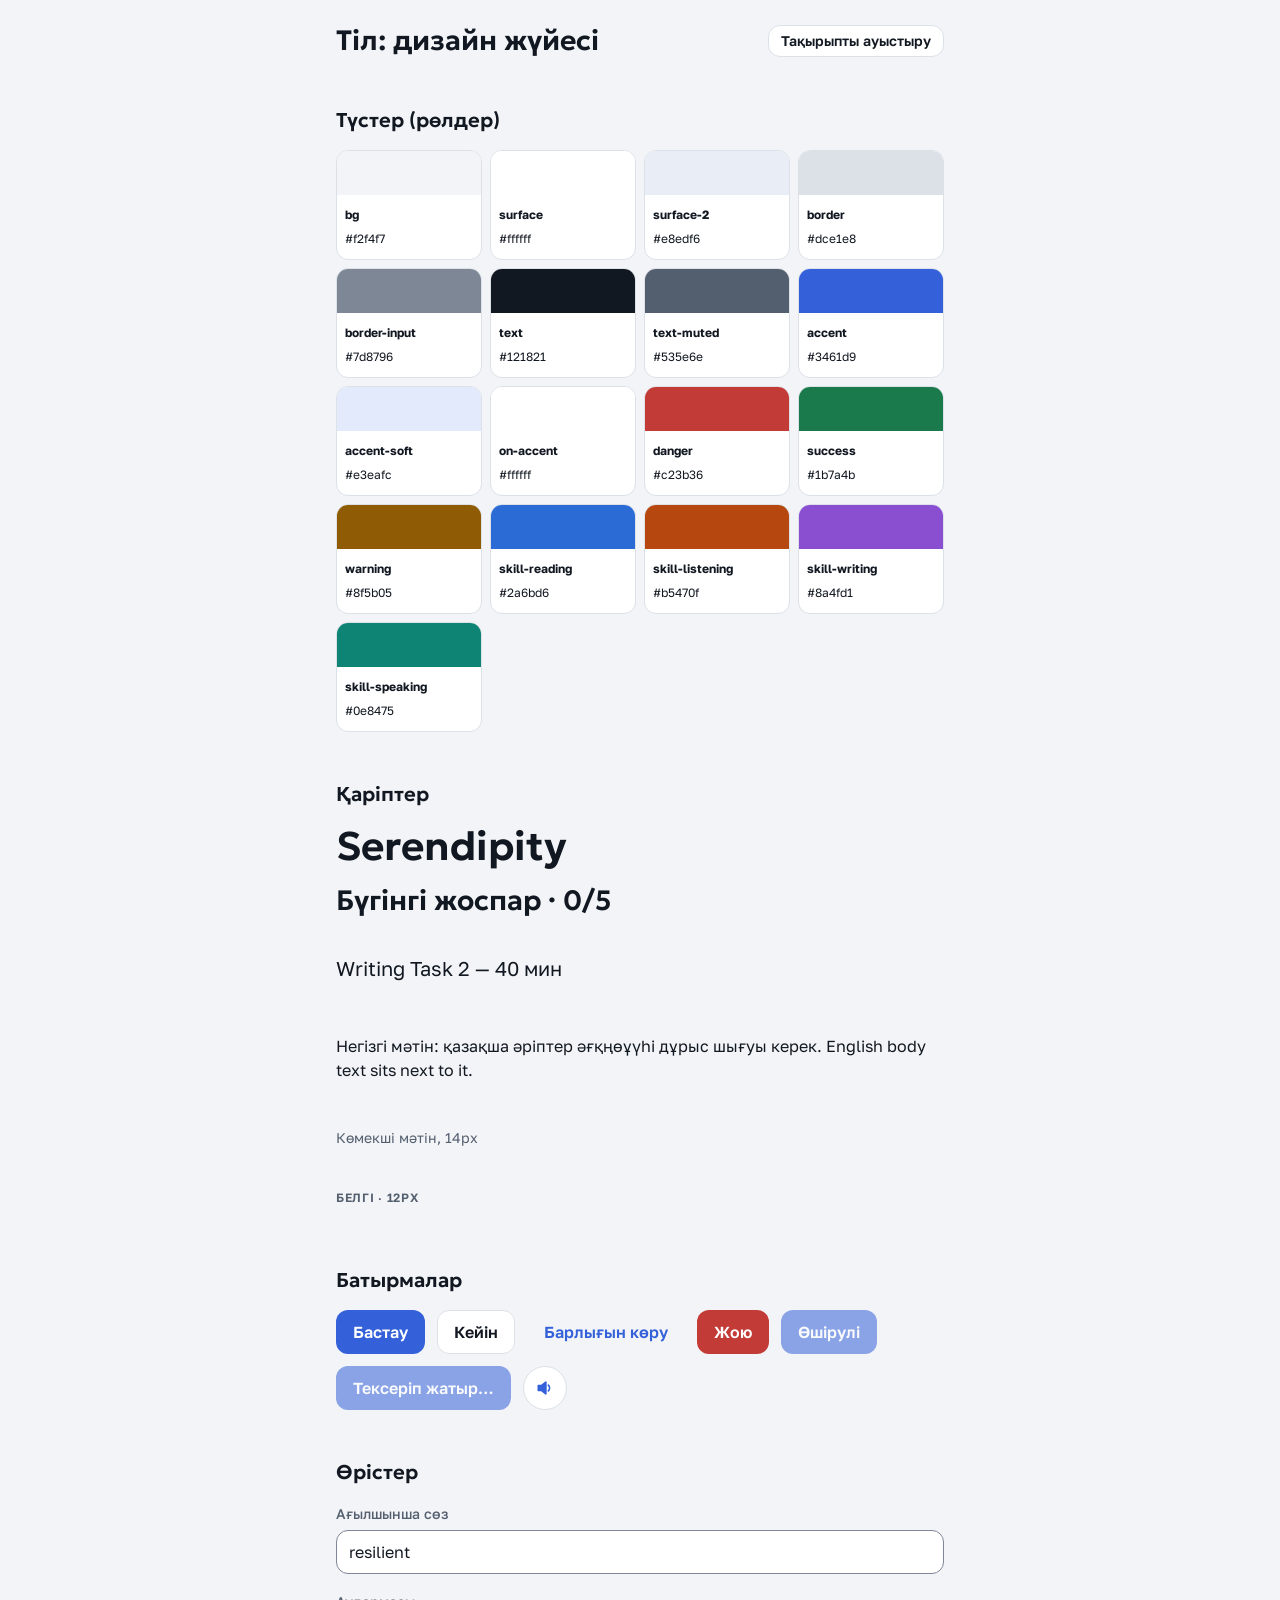
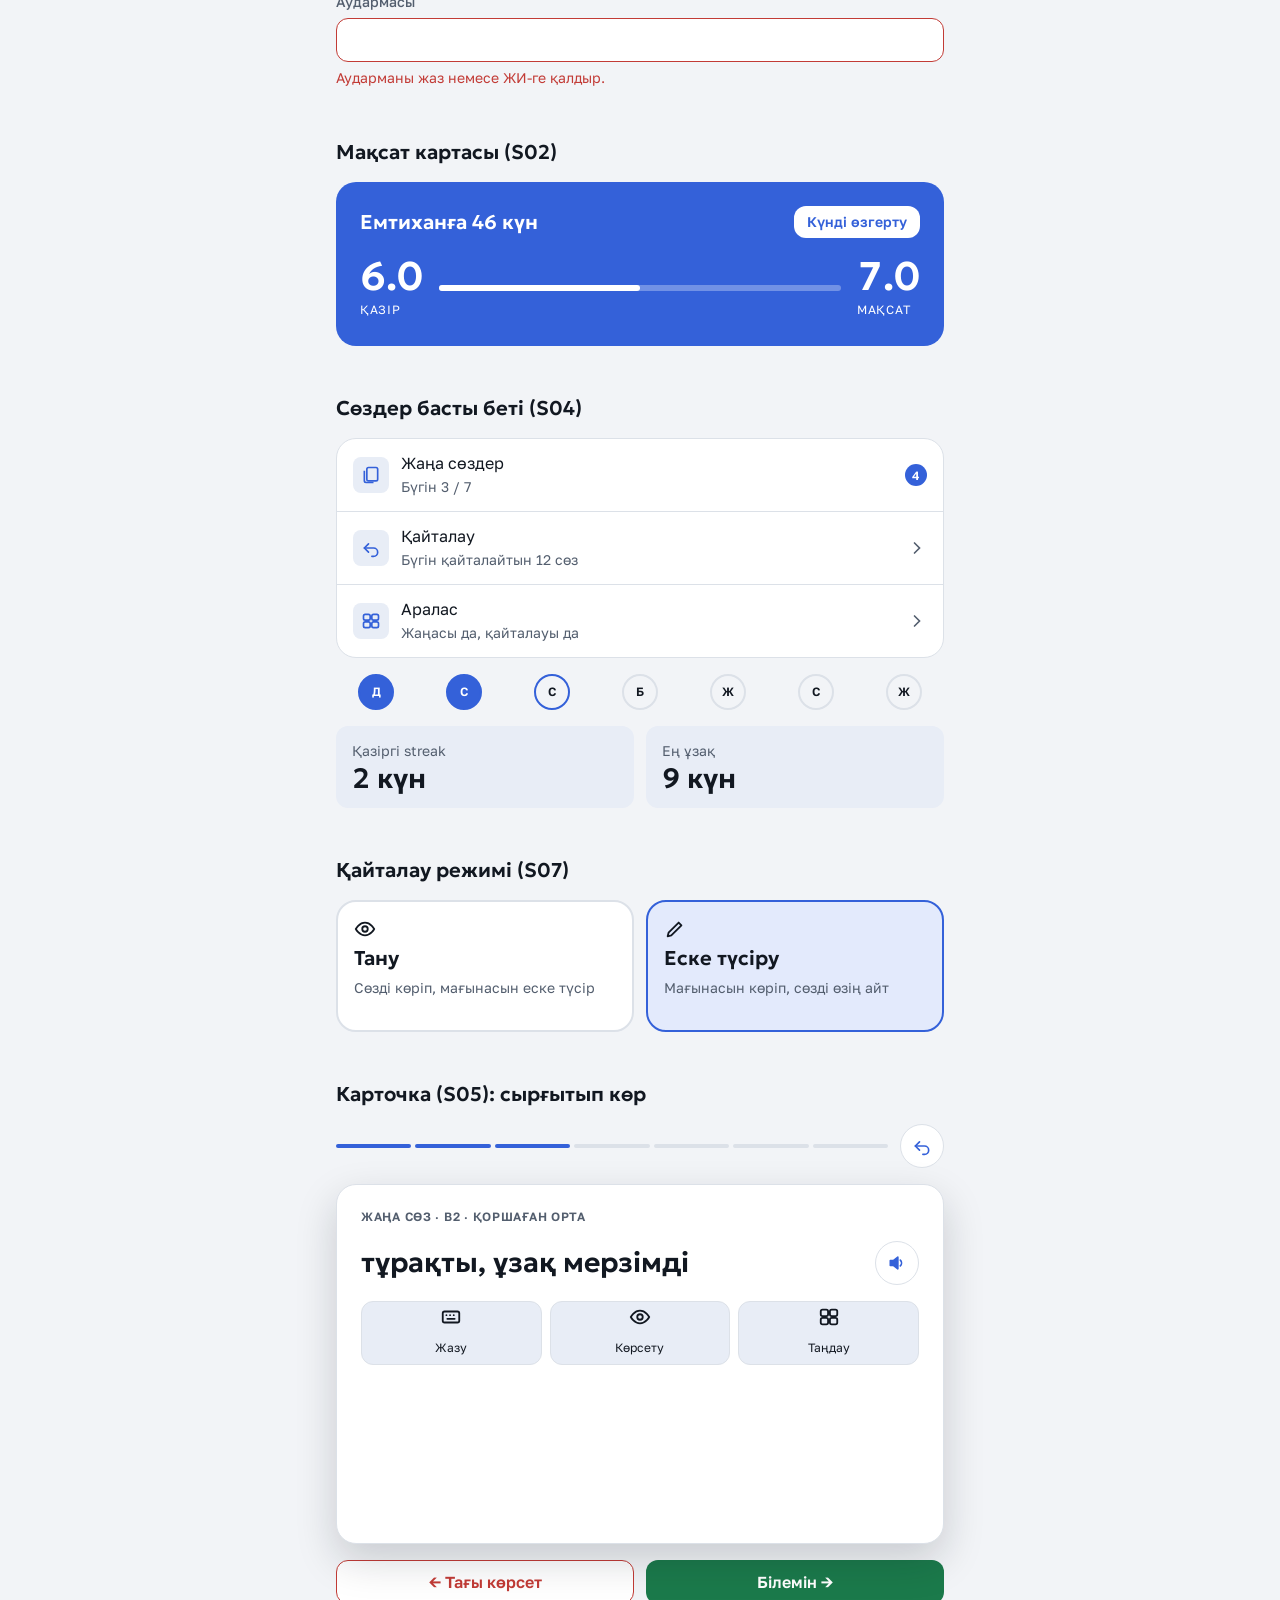
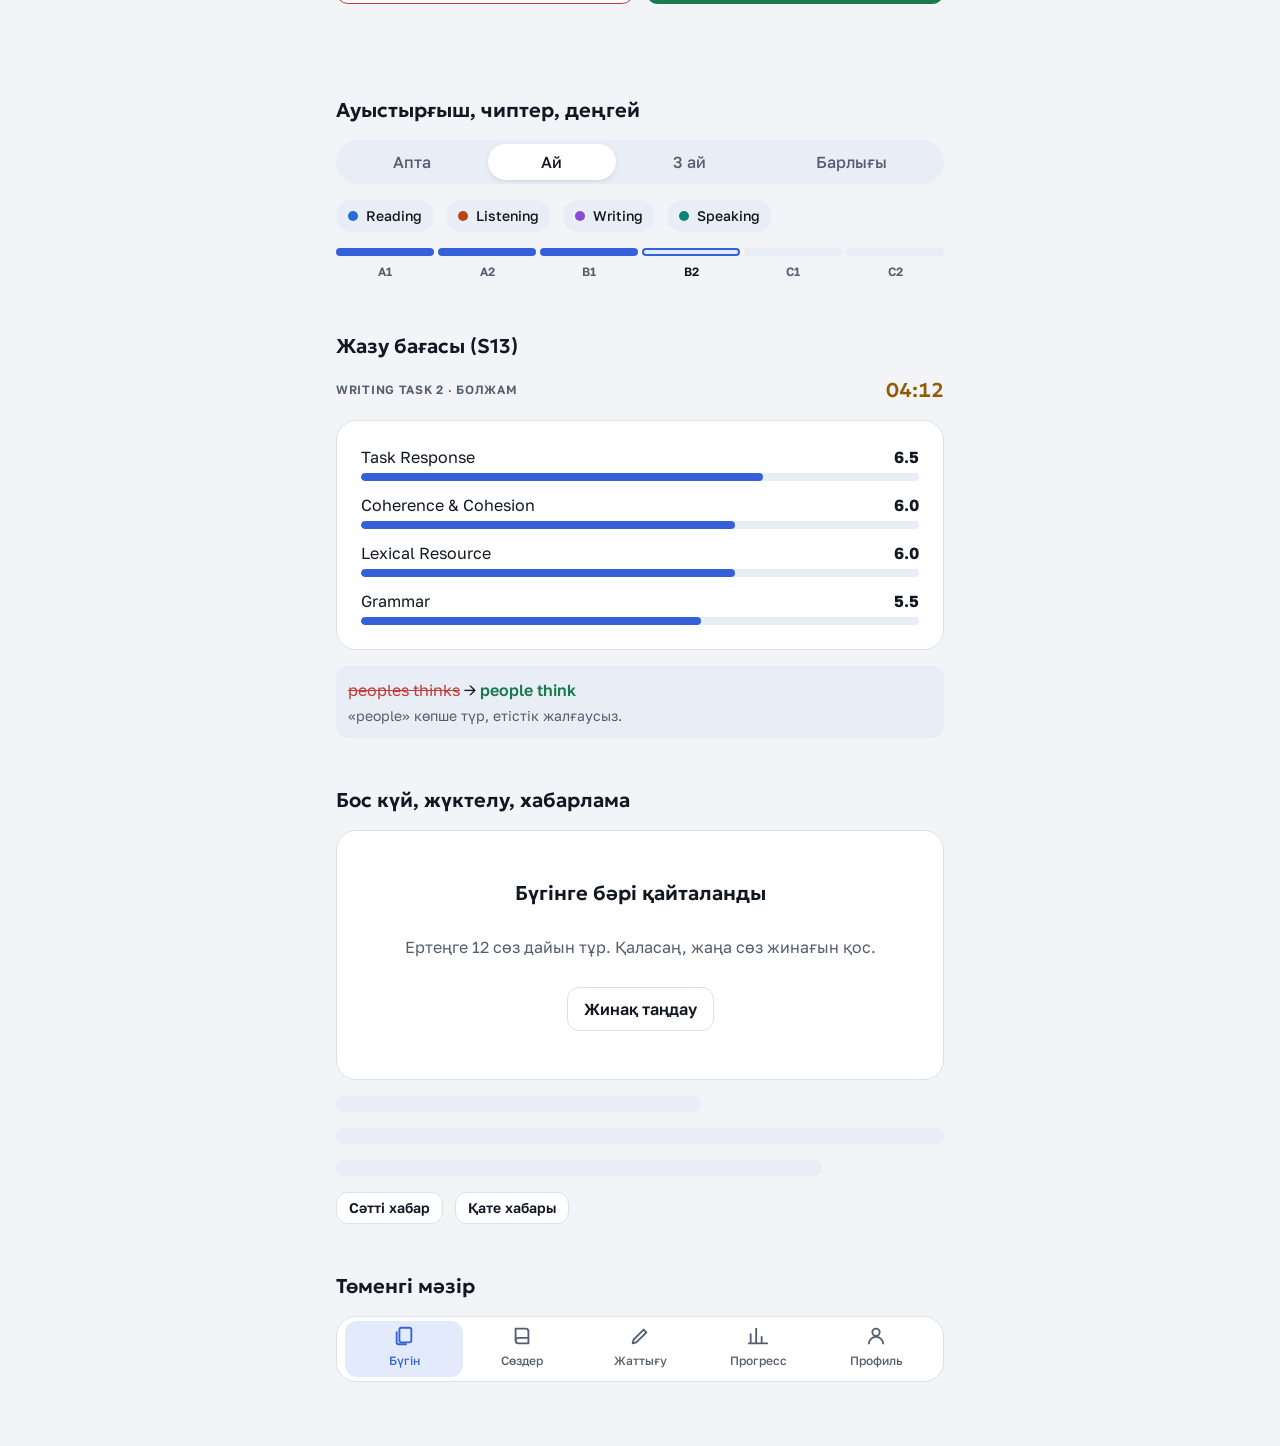
==== design.html @ ac1bf297 "Design system: tokens, primitives, swipe card, component specs Co-Authored-By: Claude Opus 5.5 <nore" ====
<!doctype html>
<html lang="kk">
<head>
<meta charset="utf-8">
<meta name="viewport" content="width=device-width, initial-scale=1, viewport-fit=cover">
<title>Тіл: дизайн жүйесі</title>
<link rel="stylesheet" href="https://fonts.googleapis.com/css2?family=Geologica:wght@500;600&family=Golos+Text:wght@400;500;600;700&display=swap">
<link rel="stylesheet" href="tokens.css">
<link rel="stylesheet" href="ui.css">
<style>
/* Page layout only; every component style lives in ui.css. */
main { max-width: var(--max-width); margin: 0 auto; padding: var(--space-5) max(var(--gutter), env(safe-area-inset-right, 0px)) var(--space-8) max(var(--gutter), env(safe-area-inset-left, 0px)); display: grid; gap: var(--space-7); }
section { display: grid; gap: var(--space-4); }
.swatches { display: grid; grid-template-columns: repeat(auto-fill, minmax(140px, 1fr)); gap: var(--space-2); }
.swatch { border: 1px solid var(--border); border-radius: var(--radius-md); overflow: hidden; background: var(--surface); font-size: var(--fs-xs); }
.swatch i { display: block; height: 44px; }
.swatch span { display: block; padding: var(--space-2); }
.top { display: flex; justify-content: space-between; align-items: center; gap: var(--space-3); flex-wrap: wrap; }
</style>
</head>
<body>
<svg width="0" height="0" style="position:absolute" aria-hidden="true">
  <defs>
    <symbol id="i-speaker" viewBox="0 0 24 24" fill="none" stroke="currentColor" stroke-width="2" stroke-linecap="round" stroke-linejoin="round"><path d="M4 9v6h4l5 4V5L8 9z" fill="currentColor"/><path d="M16 8.5a5 5 0 0 1 0 7"/></symbol>
    <symbol id="i-keyboard" viewBox="0 0 24 24" fill="none" stroke="currentColor" stroke-width="2" stroke-linecap="round"><rect x="3" y="6" width="18" height="12" rx="2"/><path d="M7 10h.01M11 10h.01M15 10h.01M8 14h8"/></symbol>
    <symbol id="i-eye" viewBox="0 0 24 24" fill="none" stroke="currentColor" stroke-width="2"><path d="M2 12s3.5-7 10-7 10 7 10 7-3.5 7-10 7S2 12 2 12z"/><circle cx="12" cy="12" r="3"/></symbol>
    <symbol id="i-grid" viewBox="0 0 24 24" fill="none" stroke="currentColor" stroke-width="2"><rect x="3" y="4" width="8" height="7" rx="2"/><rect x="13" y="4" width="8" height="7" rx="2"/><rect x="3" y="13" width="8" height="7" rx="2"/><rect x="13" y="13" width="8" height="7" rx="2"/></symbol>
    <symbol id="i-undo" viewBox="0 0 24 24" fill="none" stroke="currentColor" stroke-width="2" stroke-linecap="round" stroke-linejoin="round"><path d="M9 7 4 12l5 5"/><path d="M4 12h11a5 5 0 0 1 0 10h-2"/></symbol>
    <symbol id="i-cards" viewBox="0 0 24 24" fill="none" stroke="currentColor" stroke-width="2" stroke-linejoin="round"><rect x="7" y="3" width="13" height="16" rx="2"/><path d="M4 7v12a2 2 0 0 0 2 2h9"/></symbol>
    <symbol id="i-book" viewBox="0 0 24 24" fill="none" stroke="currentColor" stroke-width="2" stroke-linejoin="round"><path d="M5 4h11a3 3 0 0 1 3 3v13H8a3 3 0 0 1-3-3z"/><path d="M5 17a3 3 0 0 1 3-3h11"/></symbol>
    <symbol id="i-pen" viewBox="0 0 24 24" fill="none" stroke="currentColor" stroke-width="2" stroke-linejoin="round"><path d="M4 20l4-1 11-11-3-3L5 16z"/></symbol>
    <symbol id="i-chart" viewBox="0 0 24 24" fill="none" stroke="currentColor" stroke-width="2" stroke-linecap="round"><path d="M4 20V10M10 20V4M16 20v-7M22 20H2"/></symbol>
    <symbol id="i-user" viewBox="0 0 24 24" fill="none" stroke="currentColor" stroke-width="2"><circle cx="12" cy="8" r="4"/><path d="M4 21a8 8 0 0 1 16 0"/></symbol>
    <symbol id="i-chev" viewBox="0 0 24 24" fill="none" stroke="currentColor" stroke-width="2" stroke-linecap="round"><path d="m9 6 6 6-6 6"/></symbol>
  </defs>
</svg>
<main>
  <div class="top">
    <h1 class="t-xl">Тіл: дизайн жүйесі</h1>
    <button id="theme" class="btn secondary sm" type="button">Тақырыпты ауыстыру</button>
  </div>

  <section aria-labelledby="h-color">
    <h2 id="h-color" class="t-lg">Түстер (рөлдер)</h2>
    <div id="swatches" class="swatches"></div>
  </section>

  <section aria-labelledby="h-type">
    <h2 id="h-type" class="t-lg">Қаріптер</h2>
    <p class="display t-display">Serendipity</p>
    <p class="display t-xl">Бүгінгі жоспар · 0/5</p>
    <p class="t-lg">Writing Task 2 — 40 мин</p>
    <p>Негізгі мәтін: қазақша әріптер әғқңөұүһі дұрыс шығуы керек. English body text sits next to it.</p>
    <p class="t-sm muted">Көмекші мәтін, 14px</p>
    <p class="eyebrow">Белгі · 12px</p>
  </section>

  <section aria-labelledby="h-btn">
    <h2 id="h-btn" class="t-lg">Батырмалар</h2>
    <div class="row">
      <button class="btn" type="button">Бастау</button>
      <button class="btn secondary" type="button">Кейін</button>
      <button class="btn ghost" type="button">Барлығын көру</button>
      <button class="btn danger" type="button">Жою</button>
      <button class="btn" type="button" disabled>Өшірулі</button>
      <button class="btn" type="button" aria-busy="true">Тексеріп жатыр…</button>
      <button class="icon-btn" type="button" aria-label="Тыңдау"><svg width="20" height="20"><use href="#i-speaker"/></svg></button>
    </div>
  </section>

  <section aria-labelledby="h-form">
    <h2 id="h-form" class="t-lg">Өрістер</h2>
    <div class="field"><label for="f1">Ағылшынша сөз</label><input id="f1" class="input" value="resilient"></div>
    <div class="field"><label for="f2">Аудармасы</label><input id="f2" class="input" aria-invalid="true" aria-describedby="f2e"><span id="f2e" class="error">Аударманы жаз немесе ЖИ-ге қалдыр.</span></div>
  </section>

  <section aria-labelledby="h-goal">
    <h2 id="h-goal" class="t-lg">Мақсат картасы (S02)</h2>
    <div class="goal">
      <div class="row" style="justify-content:space-between"><b class="t-lg display">Емтиханға 46 күн</b><button class="btn sm" type="button">Күнді өзгерту</button></div>
      <div class="bands">
        <span><b>6.0</b><small>Қазір</small></span>
        <div class="track" role="img" aria-label="6.0 баллдан 7.0 мақсатқа: 50 пайыз"><i style="width:50%"></i></div>
        <span><b>7.0</b><small>Мақсат</small></span>
      </div>
    </div>
  </section>

  <section aria-labelledby="h-home">
    <h2 id="h-home" class="t-lg">Сөздер басты беті (S04)</h2>
    <div class="list">
      <button class="list-row" type="button"><span class="icon"><svg width="20" height="20"><use href="#i-cards"/></svg></span><span>Жаңа сөздер<small>Бүгін 3 / 7</small></span><span class="badge">4</span></button>
      <button class="list-row" type="button"><span class="icon"><svg width="20" height="20"><use href="#i-undo"/></svg></span><span>Қайталау<small>Бүгін қайталайтын 12 сөз</small></span><svg class="chev" width="20" height="20"><use href="#i-chev"/></svg></button>
      <button class="list-row" type="button"><span class="icon"><svg width="20" height="20"><use href="#i-grid"/></svg></span><span>Аралас<small>Жаңасы да, қайталауы да</small></span><svg class="chev" width="20" height="20"><use href="#i-chev"/></svg></button>
    </div>
    <div class="days" aria-label="Осы апта">
      <span class="day done"><b>Д</b></span><span class="day done"><b>С</b></span><span class="day today"><b>С</b></span><span class="day"><b>Б</b></span><span class="day"><b>Ж</b></span><span class="day"><b>С</b></span><span class="day"><b>Ж</b></span>
    </div>
    <div class="tiles"><div class="tile"><span class="t-sm muted">Қазіргі streak</span><b>2 күн</b></div><div class="tile"><span class="t-sm muted">Ең ұзақ</span><b>9 күн</b></div></div>
  </section>

  <section aria-labelledby="h-modes">
    <h2 id="h-modes" class="t-lg">Қайталау режимі (S07)</h2>
    <div class="modes" role="radiogroup" aria-label="Қайталау режимі">
      <button class="mode" role="radio" aria-checked="false" type="button"><svg width="22" height="22"><use href="#i-eye"/></svg><b>Тану</b><small>Сөзді көріп, мағынасын еске түсір</small></button>
      <button class="mode" role="radio" aria-checked="true" type="button"><svg width="22" height="22"><use href="#i-pen"/></svg><b>Еске түсіру</b><small>Мағынасын көріп, сөзді өзің айт</small></button>
    </div>
  </section>

  <section aria-labelledby="h-card">
    <h2 id="h-card" class="t-lg">Карточка (S05): сырғытып көр</h2>
    <div class="row" style="justify-content:space-between"><div class="segments" style="flex:1" aria-label="Бүгін 3 / 7"><i class="on"></i><i class="on"></i><i class="on"></i><i></i><i></i><i></i><i></i></div><button id="undo" class="icon-btn" type="button" aria-label="Соңғы жауапты қайтару" disabled><svg width="20" height="20"><use href="#i-undo"/></svg></button></div>
    <div class="deck">
      <article id="flash" class="flash" aria-live="polite">
        <span class="label again">Тағы</span><span class="label know">Білемін</span>
        <span class="eyebrow">Жаңа сөз · B2 · Қоршаған орта</span>
        <div class="row" style="justify-content:space-between"><span id="prompt" class="prompt">тұрақты, ұзақ мерзімді</span><button class="icon-btn" type="button" aria-label="Тыңдау"><svg width="20" height="20"><use href="#i-speaker"/></svg></button></div>
        <div class="helpers">
          <button type="button" aria-pressed="false"><svg width="22" height="22"><use href="#i-keyboard"/></svg>Жазу</button>
          <button id="reveal" type="button" aria-pressed="false"><svg width="22" height="22"><use href="#i-eye"/></svg>Көрсету</button>
          <button id="choose" type="button" aria-pressed="false"><svg width="22" height="22"><use href="#i-grid"/></svg>Таңдау</button>
        </div>
        <div id="answer" class="answer" hidden><b class="t-lg" lang="en">sustainable</b><span class="muted" lang="en">Cities need more sustainable transport.</span></div>
        <div id="choices" class="choices" hidden>
          <button type="button" lang="en" class="wrong">suitable</button><button type="button" lang="en" class="right">sustainable</button><button type="button" lang="en">sustained</button>
        </div>
      </article>
    </div>
    <div class="grade"><button id="again" class="btn again secondary" type="button">← Тағы көрсет</button><button id="know" class="btn know" type="button">Білемін →</button></div>
    <p id="last" class="t-sm muted" role="status"></p>
  </section>

  <section aria-labelledby="h-seg">
    <h2 id="h-seg" class="t-lg">Ауыстырғыш, чиптер, деңгей</h2>
    <div class="segmented" role="tablist"><button role="tab" aria-selected="false" type="button">Апта</button><button role="tab" aria-selected="true" type="button">Ай</button><button role="tab" aria-selected="false" type="button">3 ай</button><button role="tab" aria-selected="false" type="button">Барлығы</button></div>
    <div class="row"><span class="chip"><span class="skill-dot" style="background:var(--skill-reading)"></span>Reading</span><span class="chip"><span class="skill-dot" style="background:var(--skill-listening)"></span>Listening</span><span class="chip"><span class="skill-dot" style="background:var(--skill-writing)"></span>Writing</span><span class="chip"><span class="skill-dot" style="background:var(--skill-speaking)"></span>Speaking</span></div>
    <div class="level" aria-label="Деңгей B1, келесісі B2"><span class="done"><i></i>A1</span><span class="done"><i></i>A2</span><span class="done"><i></i>B1</span><span class="now"><i></i>B2</span><span><i></i>C1</span><span><i></i>C2</span></div>
  </section>

  <section aria-labelledby="h-fb">
    <h2 id="h-fb" class="t-lg">Жазу бағасы (S13)</h2>
    <div class="row" style="justify-content:space-between"><span class="eyebrow">Writing Task 2 · болжам</span><span class="timer warn" aria-label="Қалған уақыт 4 минут 12 секунд">04:12</span></div>
    <div class="card criteria">
      <div class="criterion"><span>Task Response</span><b>6.5</b><div class="bar"><i style="width:72%"></i></div></div>
      <div class="criterion"><span>Coherence &amp; Cohesion</span><b>6.0</b><div class="bar"><i style="width:67%"></i></div></div>
      <div class="criterion"><span>Lexical Resource</span><b>6.0</b><div class="bar"><i style="width:67%"></i></div></div>
      <div class="criterion"><span>Grammar</span><b>5.5</b><div class="bar"><i style="width:61%"></i></div></div>
    </div>
    <div class="fix" lang="en"><span><del>peoples thinks</del> → <ins>people think</ins></span><span class="t-sm muted" lang="kk">«people» көпше түр, етістік жалғаусыз.</span></div>
  </section>

  <section aria-labelledby="h-states">
    <h2 id="h-states" class="t-lg">Бос күй, жүктелу, хабарлама</h2>
    <div class="card empty"><h3 class="t-lg">Бүгінге бәрі қайталанды</h3><p>Ертеңге 12 сөз дайын тұр. Қаласаң, жаңа сөз жинағын қос.</p><button class="btn secondary" type="button">Жинақ таңдау</button></div>
    <div class="stack"><div class="skeleton" style="width:60%"></div><div class="skeleton"></div><div class="skeleton" style="width:80%"></div></div>
    <div class="row"><button id="toast-ok" class="btn secondary sm" type="button">Сәтті хабар</button><button id="toast-err" class="btn secondary sm" type="button">Қате хабары</button></div>
  </section>

  <section aria-labelledby="h-tab">
    <h2 id="h-tab" class="t-lg">Төменгі мәзір</h2>
    <nav class="tabbar" aria-label="Негізгі мәзір" style="position:static;border:1px solid var(--border);border-radius:var(--radius-lg)">
      <button type="button" aria-current="page"><svg width="22" height="22"><use href="#i-cards"/></svg>Бүгін</button>
      <button type="button"><svg width="22" height="22"><use href="#i-book"/></svg>Сөздер</button>
      <button type="button"><svg width="22" height="22"><use href="#i-pen"/></svg>Жаттығу</button>
      <button type="button"><svg width="22" height="22"><use href="#i-chart"/></svg>Прогресс</button>
      <button type="button"><svg width="22" height="22"><use href="#i-user"/></svg>Профиль</button>
    </nav>
  </section>
</main>
<div id="toast" class="toast" role="status" hidden></div>

<script type="module">
import { attachSwipe, fly } from "./swipe.js";
const $ = (id) => document.getElementById(id);

// Swatches read the live tokens, so they follow the theme.
const roles = ["bg", "surface", "surface-2", "border", "border-input", "text", "text-muted", "accent", "accent-soft", "on-accent", "danger", "success", "warning", "skill-reading", "skill-listening", "skill-writing", "skill-speaking"];
function paint() {
  const cs = getComputedStyle(document.documentElement);
  $("swatches").replaceChildren(...roles.map((r) => {
    const d = document.createElement("div");
    d.className = "swatch";
    d.innerHTML = `<i style="background:var(--${r})"></i><span><b>${r}</b><br>${cs.getPropertyValue("--" + r).trim()}</span>`;
    return d;
  }));
}
paint();
$("theme").onclick = () => {
  const dark = document.documentElement.dataset.theme ? document.documentElement.dataset.theme === "dark" : matchMedia("(prefers-color-scheme: dark)").matches;
  document.documentElement.dataset.theme = dark ? "light" : "dark";
  paint();
};

// Swipe demo with undo.
const words = ["тұрақты, ұзақ мерзімді", "барлық жерде кездесетін", "төзімді", "кездейсоқ олжа"];
let i = 0, done = 0, history = [];
const show = () => { $("prompt").textContent = words[i % words.length]; $("answer").hidden = true; $("choices").hidden = true; for (const b of document.querySelectorAll(".helpers button")) b.setAttribute("aria-pressed", "false"); };
function answer(dir) {
  history.push(i);
  i++; done++;
  $("last").textContent = dir === "right" ? "Білемін: сөз келесі қорапқа өтті." : "Тағы: сөз осы сессияда қайта шығады.";
  $("undo").disabled = false;
  show();
}
attachSwipe($("flash"), answer);
$("know").onclick = () => fly($("flash"), "right", () => answer("right"));
$("again").onclick = () => fly($("flash"), "left", () => answer("left"));
$("undo").onclick = () => { i = history.pop() ?? i; $("undo").disabled = !history.length; $("last").textContent = "Соңғы жауап қайтарылды."; show(); };
$("reveal").onclick = (e) => { $("answer").hidden = false; e.currentTarget.setAttribute("aria-pressed", "true"); };
$("choose").onclick = (e) => { $("choices").hidden = false; e.currentTarget.setAttribute("aria-pressed", "true"); };
for (const b of document.querySelectorAll(".mode")) b.onclick = () => { for (const m of document.querySelectorAll(".mode")) m.setAttribute("aria-checked", String(m === b)); };
for (const b of document.querySelectorAll(".segmented button")) b.onclick = () => { for (const s of b.parentElement.children) s.setAttribute("aria-selected", String(s === b)); };

let timer;
const toast = (text, error) => { const t = $("toast"); t.textContent = text; t.className = "toast" + (error ? " error" : ""); t.hidden = false; clearTimeout(timer); timer = setTimeout(() => (t.hidden = true), 2500); };
$("toast-ok").onclick = () => toast("«resilient» сөздікке қосылды.");
$("toast-err").onclick = () => toast("Сақталмады: интернет байланысын тексер.", true);
</script>
</body>
</html>
---- tokens.css ----
/* Generated by replica/design/build_css.py from tokens.json and tokens-dark.json. Do not edit by hand. */
:root {
  --bg: #f2f4f7;
  --surface: #ffffff;
  --surface-2: #e8edf6;
  --border: #dce1e8;
  --border-input: #7d8796;
  --text: #121821;
  --text-muted: #535e6e;
  --accent: #3461d9;
  --accent-soft: #e3eafc;
  --on-accent: #ffffff;
  --danger: #c23b36;
  --success: #1b7a4b;
  --warning: #8f5b05;
  --on-status: #ffffff;
  --skill-reading: #2a6bd6;
  --skill-listening: #b5470f;
  --skill-writing: #8a4fd1;
  --skill-speaking: #0e8475;
  --font-display: Geologica, 'Golos Text', system-ui, sans-serif;
  --font-sans: 'Golos Text', system-ui, -apple-system, 'Segoe UI', Roboto, sans-serif;
  --fs-xs: 12px; --lh-xs: 16px; --fw-xs: 500;
  --fs-sm: 14px; --lh-sm: 20px; --fw-sm: 400;
  --fs-base: 16px; --lh-base: 24px; --fw-base: 400;
  --fs-lg: 20px; --lh-lg: 28px; --fw-lg: 600;
  --fs-xl: 28px; --lh-xl: 34px; --fw-xl: 600;
  --fs-display: 40px; --lh-display: 44px; --fw-display: 600;
  --space-0: 0px;
  --space-1: 4px;
  --space-2: 8px;
  --space-3: 12px;
  --space-4: 16px;
  --space-5: 24px;
  --space-6: 32px;
  --space-7: 48px;
  --space-8: 64px;
  --radius-sm: 8px;
  --radius-md: 12px;
  --radius-lg: 20px;
  --radius-pill: 999px;
  --shadow-card: 0 1px 2px rgba(18,24,33,.06), 0 2px 6px rgba(18,24,33,.06);
  --shadow-pop: 0 16px 40px rgba(18,24,33,.18);
  --dur-fast: 120ms;
  --dur-base: 200ms;
  --dur-swipe: 260ms;
  --ease: cubic-bezier(.2,.8,.2,1);
  --max-width: 640px;
  --header: 52px;
  --tabbar: 56px;
  --gutter: 16px;
  color-scheme: light;
}
@media (prefers-color-scheme: dark) {
  :root:not([data-theme="light"]) {
  --bg: #0d1116;
  --surface: #161b22;
  --surface-2: #1d2633;
  --border: #2a323d;
  --border-input: #6b7686;
  --text: #e5e9ef;
  --text-muted: #9aa5b3;
  --accent: #7c9cff;
  --accent-soft: #1c2a4a;
  --on-accent: #0b1430;
  --danger: #ff7a73;
  --success: #45c486;
  --warning: #e3a63c;
  --on-status: #0d1116;
  --skill-reading: #6f9cff;
  --skill-listening: #f08a4b;
  --skill-writing: #b48cff;
  --skill-speaking: #3fc7b3;
    color-scheme: dark;
  }
}
:root[data-theme="dark"] {
  --bg: #0d1116;
  --surface: #161b22;
  --surface-2: #1d2633;
  --border: #2a323d;
  --border-input: #6b7686;
  --text: #e5e9ef;
  --text-muted: #9aa5b3;
  --accent: #7c9cff;
  --accent-soft: #1c2a4a;
  --on-accent: #0b1430;
  --danger: #ff7a73;
  --success: #45c486;
  --warning: #e3a63c;
  --on-status: #0d1116;
  --skill-reading: #6f9cff;
  --skill-listening: #f08a4b;
  --skill-writing: #b48cff;
  --skill-speaking: #3fc7b3;
  color-scheme: dark;
}
---- ui.css ----
/* Тіл primitives. Every value comes from tokens.css; specs in replica/design/components.md. */
* { box-sizing: border-box; }
[hidden] { display: none !important; }
body { margin: 0; background: var(--bg); color: var(--text); font: var(--fw-base) var(--fs-base)/var(--lh-base) var(--font-sans); -webkit-text-size-adjust: 100%; }
button, input, textarea, select { font: inherit; color: inherit; }
:focus-visible { outline: 2px solid var(--accent); outline-offset: 2px; }
h1, h2, h3, .display { font-family: var(--font-display); font-weight: 600; margin: 0; text-wrap: balance; }
.t-xs { font-size: var(--fs-xs); line-height: var(--lh-xs); font-weight: var(--fw-xs); }
.t-sm { font-size: var(--fs-sm); line-height: var(--lh-sm); }
.t-lg { font-size: var(--fs-lg); line-height: var(--lh-lg); }
.t-xl { font-size: var(--fs-xl); line-height: var(--lh-xl); }
.t-display { font-size: var(--fs-display); line-height: var(--lh-display); }
.muted { color: var(--text-muted); }
.eyebrow { font-size: var(--fs-xs); line-height: var(--lh-xs); font-weight: 600; letter-spacing: .06em; text-transform: uppercase; color: var(--text-muted); }
.stack { display: grid; gap: var(--space-4); }
.row { display: flex; align-items: center; gap: var(--space-3); flex-wrap: wrap; }

/* Button */
.btn { display: inline-flex; align-items: center; justify-content: center; gap: var(--space-2); min-height: 44px; padding: 0 var(--space-4); border-radius: var(--radius-md); border: 1px solid transparent; font-weight: 600; cursor: pointer; background: var(--accent); color: var(--on-accent); transition: filter var(--dur-fast); }
.btn:hover { filter: brightness(1.06); }
.btn:active { filter: brightness(.94); }
.btn.secondary { background: var(--surface); color: var(--text); border-color: var(--border); }
.btn.ghost { background: transparent; color: var(--accent); }
.btn.danger { background: var(--danger); color: var(--on-status); }
.btn.sm { min-height: 32px; padding: 0 var(--space-3); font-size: var(--fs-sm); }
.btn.lg { min-height: 52px; padding: 0 var(--space-5); font-size: var(--fs-lg); border-radius: var(--radius-lg); }
.btn.block { width: 100%; }
.btn:disabled, .btn[aria-busy="true"] { opacity: .55; cursor: default; filter: none; }
.icon-btn { width: 44px; height: 44px; border-radius: 50%; border: 1px solid var(--border); background: var(--surface); color: var(--accent); display: inline-grid; place-items: center; cursor: pointer; flex: none; }

/* Field */
.field { display: grid; gap: var(--space-1); min-width: 0; }
.field label { font-size: var(--fs-sm); font-weight: 500; color: var(--text-muted); }
.input { width: 100%; min-height: 44px; background: var(--surface); border: 1px solid var(--border-input); border-radius: var(--radius-md); padding: var(--space-2) var(--space-3); }
.input:focus { outline: 2px solid var(--accent); outline-offset: 0; border-color: var(--accent); }
.input[aria-invalid="true"] { border-color: var(--danger); }
.field .error { font-size: var(--fs-sm); color: var(--danger); }
textarea.input { min-height: 160px; resize: vertical; line-height: var(--lh-base); }

/* Surfaces */
.card { background: var(--surface); border: 1px solid var(--border); border-radius: var(--radius-lg); padding: var(--space-5); }
.list { background: var(--surface); border: 1px solid var(--border); border-radius: var(--radius-lg); overflow: hidden; }
.list-row { display: grid; grid-template-columns: auto minmax(0, 1fr) auto; align-items: center; gap: var(--space-3); padding: var(--space-3) var(--space-4); min-height: 56px; width: 100%; text-align: left; background: none; border: 0; border-top: 1px solid var(--border); cursor: pointer; }
.list-row:first-child { border-top: 0; }
.list-row .icon { width: 36px; height: 36px; border-radius: var(--radius-sm); display: grid; place-items: center; background: var(--surface-2); color: var(--accent); }
.list-row small { display: block; color: var(--text-muted); font-size: var(--fs-sm); }
.list-row .chev { color: var(--text-muted); }

/* Chip, badge, segmented */
.chip { display: inline-flex; align-items: center; gap: var(--space-2); min-height: 32px; padding: 0 var(--space-3); border-radius: var(--radius-pill); background: var(--surface-2); font-size: var(--fs-sm); font-weight: 500; }
.badge { min-width: 22px; height: 22px; padding: 0 6px; border-radius: var(--radius-pill); background: var(--accent); color: var(--on-accent); font-size: var(--fs-xs); font-weight: 600; display: inline-grid; place-items: center; }
.segmented { display: flex; gap: var(--space-1); padding: var(--space-1); border-radius: var(--radius-pill); background: var(--surface-2); overflow-x: auto; }
.segmented button { flex: 1 0 auto; min-height: 36px; padding: 0 var(--space-4); border: 0; border-radius: var(--radius-pill); background: none; color: var(--text-muted); font-weight: 500; cursor: pointer; white-space: nowrap; }
.segmented button[aria-pressed="true"], .segmented button[aria-selected="true"] { background: var(--surface); color: var(--text); box-shadow: var(--shadow-card); }

/* Progress */
.segments { display: flex; gap: var(--space-1); }
.segments i { flex: 1; height: 4px; border-radius: 2px; background: var(--border); }
.segments i.on { background: var(--accent); }
.bar { height: 8px; border-radius: 4px; background: var(--surface-2); overflow: hidden; }
.bar i { display: block; height: 100%; background: var(--accent); border-radius: 4px; }
.days { display: grid; grid-template-columns: repeat(7, 1fr); gap: var(--space-2); text-align: center; }
.day { display: grid; gap: var(--space-1); justify-items: center; font-size: var(--fs-xs); color: var(--text-muted); }
.day b { width: 36px; height: 36px; border-radius: 50%; border: 2px solid var(--border); display: grid; place-items: center; font-weight: 600; color: var(--text); }
.day.done b { background: var(--accent); border-color: var(--accent); color: var(--on-accent); }
.day.today b { border-color: var(--accent); }
.tiles { display: grid; grid-template-columns: repeat(2, minmax(0, 1fr)); gap: var(--space-3); }
.tile { background: var(--surface-2); border-radius: var(--radius-md); padding: var(--space-3) var(--space-4); }
.tile b { display: block; font: 600 var(--fs-xl)/var(--lh-xl) var(--font-display); font-variant-numeric: tabular-nums; }
.level { display: grid; grid-template-columns: repeat(6, 1fr); gap: var(--space-1); text-align: center; font-size: var(--fs-xs); font-weight: 600; color: var(--text-muted); }
.level i { display: block; height: 8px; border-radius: 4px; background: var(--surface-2); margin-bottom: var(--space-1); }
.level .done i { background: var(--accent); } .level .now { color: var(--text); } .level .now i { background: var(--accent-soft); outline: 2px solid var(--accent); outline-offset: -2px; }

/* Goal hero (S02) */
.goal { background: var(--accent); color: var(--on-accent); border-radius: var(--radius-lg); padding: var(--space-5); display: grid; gap: var(--space-4); }
.goal .bands { display: grid; grid-template-columns: auto 1fr auto; align-items: center; gap: var(--space-4); }
.goal .bands b { font: 600 var(--fs-display)/var(--lh-display) var(--font-display); font-variant-numeric: tabular-nums; }
.goal .bands small { display: block; font-size: var(--fs-xs); letter-spacing: .06em; text-transform: uppercase; }
.goal .track { height: 6px; border-radius: 3px; background: color-mix(in srgb, var(--on-accent) 30%, transparent); position: relative; }
.goal .track i { position: absolute; inset: 0 auto 0 0; border-radius: 3px; background: var(--on-accent); }
.goal .btn { background: var(--on-accent); color: var(--accent); justify-self: start; }

/* Mode card (S07) */
.modes { display: grid; grid-template-columns: repeat(2, minmax(0, 1fr)); gap: var(--space-3); }
.mode { text-align: left; display: grid; gap: var(--space-1); align-content: start; padding: var(--space-4); border-radius: var(--radius-lg); border: 2px solid var(--border); background: var(--surface); cursor: pointer; min-height: 132px; }
.mode b { font: 600 var(--fs-lg)/var(--lh-lg) var(--font-display); }
.mode small { color: var(--text-muted); font-size: var(--fs-sm); }
.mode[aria-checked="true"] { border-color: var(--accent); background: var(--accent-soft); }

/* Swipe card (S05) */
.deck { position: relative; touch-action: pan-y; }
.flash { position: relative; touch-action: none; user-select: none; -webkit-user-select: none; background: var(--surface); border: 1px solid var(--border); border-radius: var(--radius-lg); box-shadow: var(--shadow-pop); padding: var(--space-5); min-height: 360px; display: grid; gap: var(--space-4); align-content: start; cursor: grab; }
.flash:active { cursor: grabbing; }
.flash .prompt { font: 600 var(--fs-xl)/var(--lh-xl) var(--font-display); overflow-wrap: anywhere; }
.flash .answer { border-top: 1px solid var(--border); padding-top: var(--space-4); display: grid; gap: var(--space-2); }
.flash .label { position: absolute; top: var(--space-4); padding: var(--space-1) var(--space-3); border-radius: var(--radius-sm); font-weight: 700; color: var(--on-status); opacity: 0; transition: opacity var(--dur-fast); }
.flash .label.know { right: var(--space-4); background: var(--success); }
.flash .label.again { left: var(--space-4); background: var(--danger); }
.flash[data-drag="right"] .label.know, .flash[data-drag="left"] .label.again { opacity: 1; }
.helpers { display: grid; grid-template-columns: repeat(3, minmax(0, 1fr)); gap: var(--space-2); }
.helpers button { min-height: 64px; border-radius: var(--radius-md); border: 1px solid var(--border); background: var(--surface-2); color: var(--text); display: grid; place-items: center; gap: 2px; font-size: var(--fs-xs); cursor: pointer; }
.helpers button[aria-pressed="true"] { border-color: var(--accent); color: var(--accent); }
.choices { display: grid; gap: var(--space-2); }
.choices button { min-height: 48px; text-align: left; padding: 0 var(--space-4); border-radius: var(--radius-md); border: 1px solid var(--border); background: var(--surface); cursor: pointer; }
.choices button.right { border-color: var(--success); color: var(--success); font-weight: 600; }
.choices button.wrong { border-color: var(--danger); color: var(--danger); text-decoration: line-through; }
.grade { display: grid; grid-template-columns: 1fr 1fr; gap: var(--space-3); }
.grade .again { background: var(--surface); color: var(--danger); border-color: var(--danger); }
.grade .know { background: var(--success); color: var(--on-status); }

/* Feedback (S13, S14) */
.criteria { display: grid; gap: var(--space-3); }
.criterion { display: grid; grid-template-columns: minmax(0, 1fr) auto; gap: var(--space-1) var(--space-3); align-items: center; }
.criterion .bar { grid-column: 1 / -1; }
.criterion b { font-variant-numeric: tabular-nums; }
.fix { background: var(--surface-2); border-radius: var(--radius-md); padding: var(--space-3); display: grid; gap: var(--space-1); }
.fix del { color: var(--danger); } .fix ins { color: var(--success); text-decoration: none; font-weight: 600; }
.timer { font: 600 var(--fs-lg)/var(--lh-lg) var(--font-display); font-variant-numeric: tabular-nums; }
.timer.warn { color: var(--warning); } .timer.over { color: var(--danger); }
.skill-dot { width: 10px; height: 10px; border-radius: 50%; display: inline-block; }

/* Feedback states */
.empty { text-align: center; display: grid; gap: var(--space-3); justify-items: center; padding: var(--space-7) var(--space-4); color: var(--text-muted); }
.empty h3 { color: var(--text); }
.toast { position: fixed; left: 50%; bottom: calc(var(--tabbar) + env(safe-area-inset-bottom, 0px) + var(--space-4)); transform: translateX(-50%); max-width: calc(100% - 32px); padding: var(--space-3) var(--space-4); border-radius: var(--radius-md); background: var(--text); color: var(--bg); box-shadow: var(--shadow-pop); font-size: var(--fs-sm); z-index: 20; }
.toast.error { background: var(--danger); color: var(--on-status); }
.skeleton { background: var(--surface-2); border-radius: var(--radius-sm); min-height: 16px; animation: pulse 1.4s ease-in-out infinite; }
@keyframes pulse { 50% { opacity: .55; } }

/* Tab bar */
.tabbar { position: sticky; bottom: 0; display: grid; grid-auto-flow: column; grid-auto-columns: 1fr; background: var(--surface); border-top: 1px solid var(--border); padding: var(--space-1) max(var(--space-2), env(safe-area-inset-right, 0px)) calc(var(--space-1) + env(safe-area-inset-bottom, 0px)) max(var(--space-2), env(safe-area-inset-left, 0px)); }
.tabbar button { display: grid; justify-items: center; gap: 2px; min-height: 48px; border: 0; border-radius: var(--radius-md); background: none; color: var(--text-muted); font-size: var(--fs-xs); font-weight: 500; cursor: pointer; padding: var(--space-1); }
.tabbar button[aria-current="page"] { background: var(--accent-soft); color: var(--accent); }

@media (prefers-reduced-motion: reduce) { .skeleton { animation: none; } * { transition-duration: 0s !important; } }
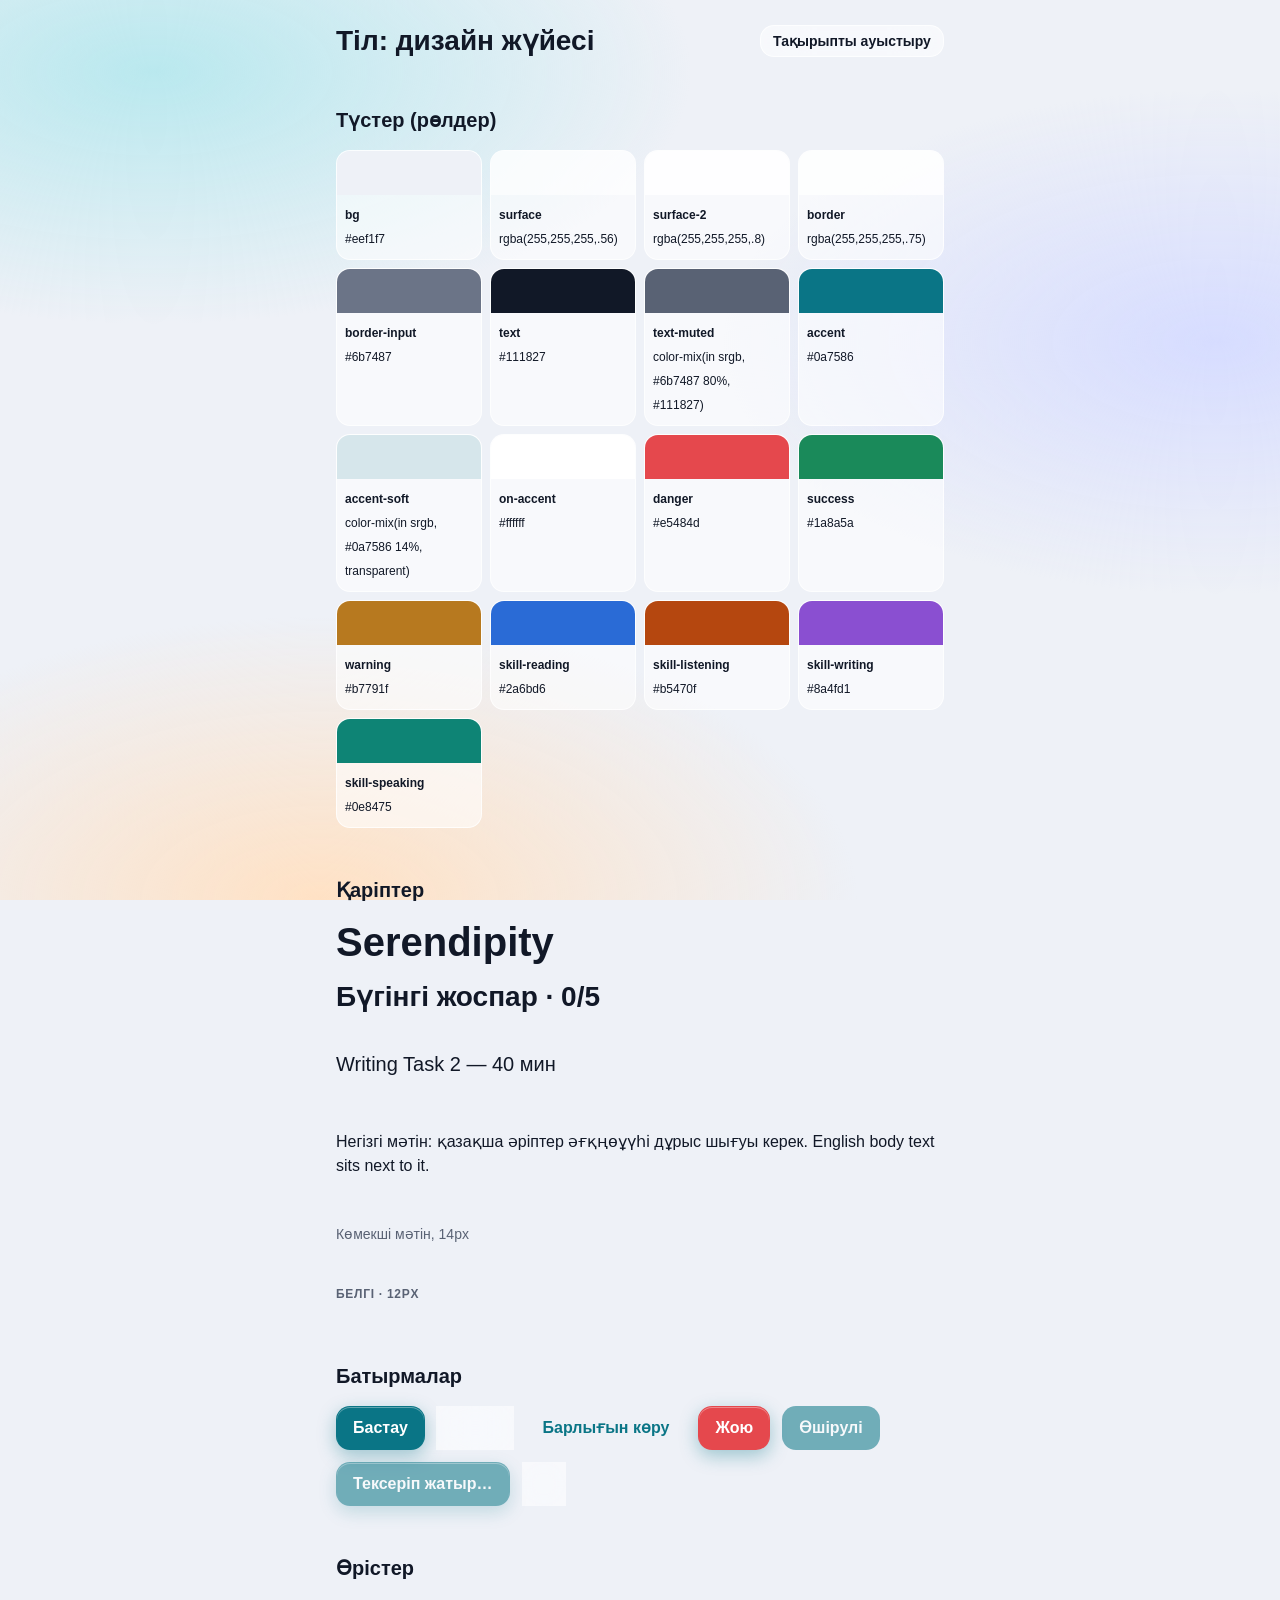
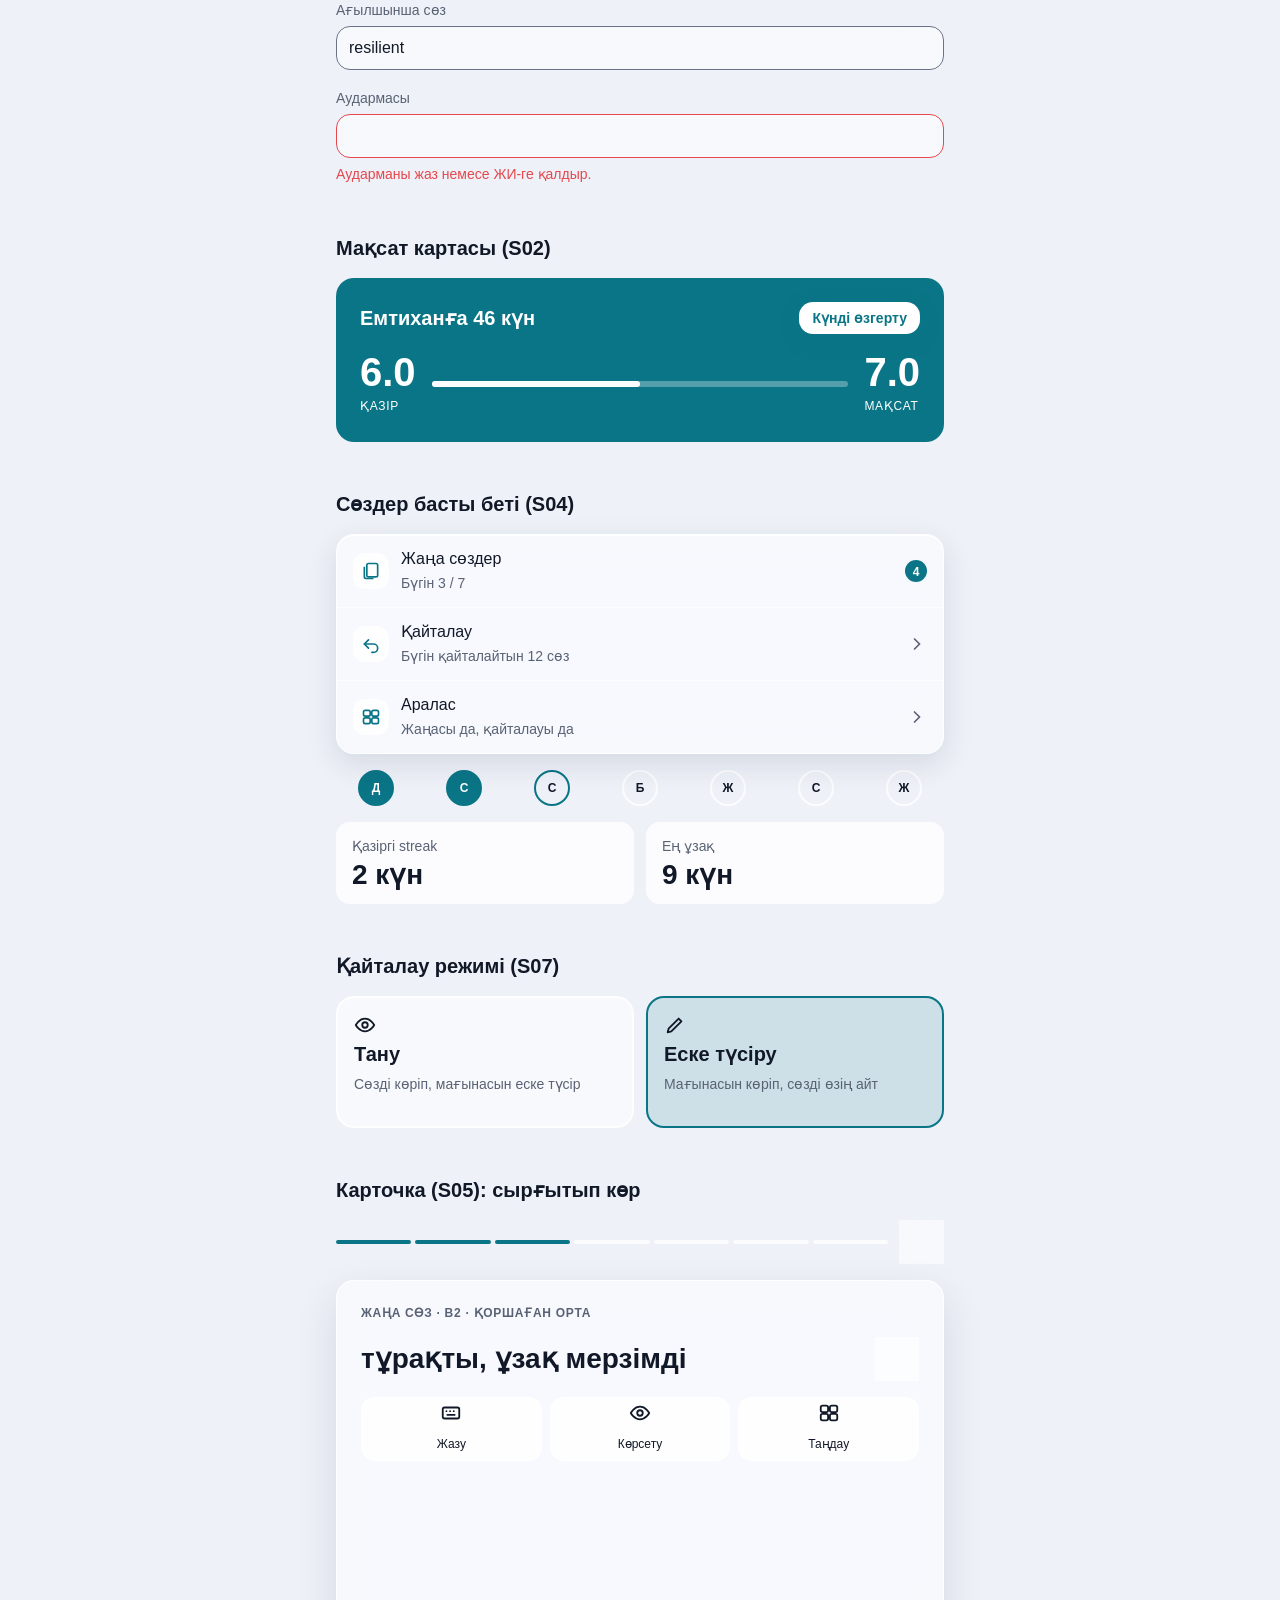
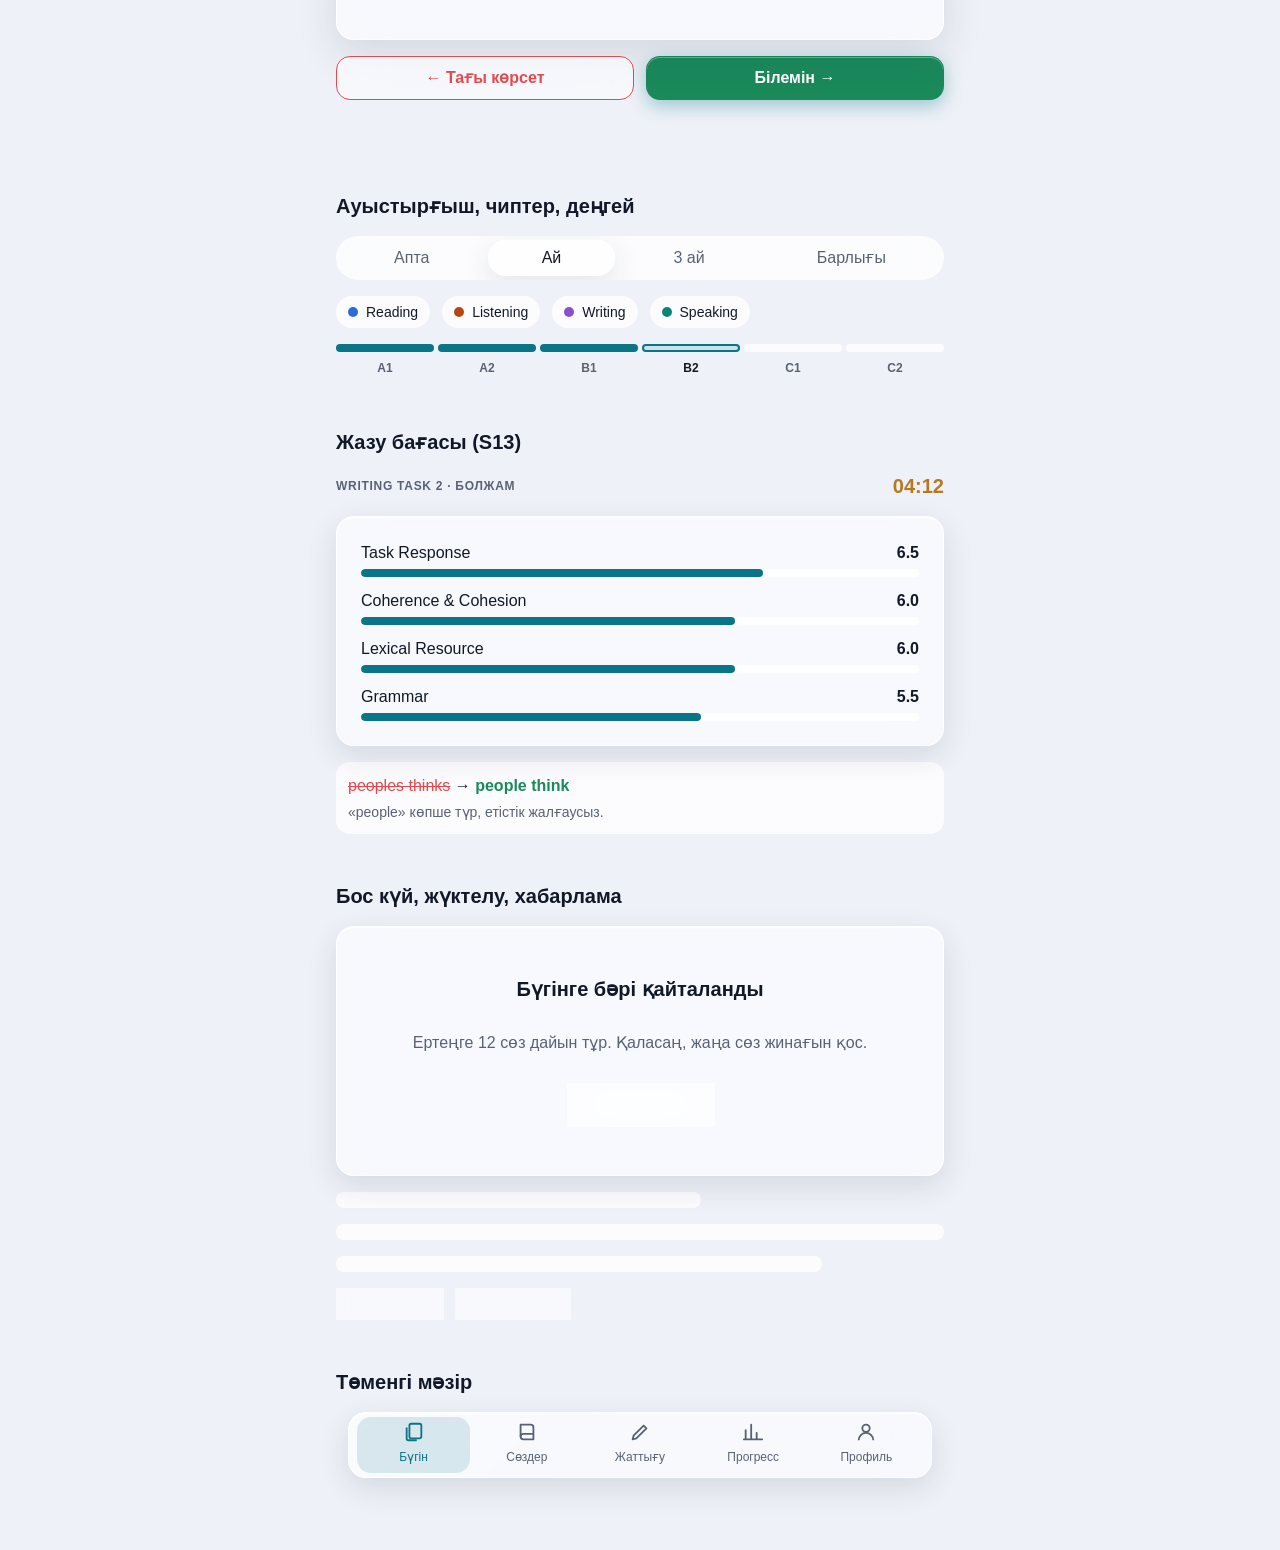
==== commit b1b3fb02: "Restyle to the Life Hub design system (Liquid Glass, data-app=sozdik) and Sozdik logo Co-Authored-By" ====
--- a/design.html
+++ b/design.html
@@ -1,10 +1,9 @@
 <!doctype html>
-<html lang="kk">
+<html lang="kk" data-app="sozdik">
 <head>
 <meta charset="utf-8">
 <meta name="viewport" content="width=device-width, initial-scale=1, viewport-fit=cover">
 <title>Тіл: дизайн жүйесі</title>
-<link rel="stylesheet" href="https://fonts.googleapis.com/css2?family=Geologica:wght@500;600&family=Golos+Text:wght@400;500;600;700&display=swap">
 <link rel="stylesheet" href="tokens.css">
 <link rel="stylesheet" href="ui.css">
 <style>
--- a/tokens.css
+++ b/tokens.css
@@ -1,25 +1,26 @@
-/* Generated by replica/design/build_css.py from tokens.json and tokens-dark.json. Do not edit by hand. */
+/* Тіл: Life Hub дизайн жүйесіне (brand/tokens.css) көпір. ui.css-тегі ескі атаулар осы жерде brand токендеріне байланады,
+   сондықтан түс пен шыны бір жерден (brand/) келеді. <html data-app="sozdik"> акцент пен бұлт түстерін береді.
+   replica/design/build_css.py бұл файлды енді жазбайды: қолмен өзгертіледі. */
+@import url("brand/tokens.css");
 :root {
-  --bg: #f2f4f7;
-  --surface: #ffffff;
-  --surface-2: #e8edf6;
-  --border: #dce1e8;
-  --border-input: #7d8796;
-  --text: #121821;
-  --text-muted: #535e6e;
-  --accent: #3461d9;
-  --accent-soft: #e3eafc;
-  --on-accent: #ffffff;
-  --danger: #c23b36;
-  --success: #1b7a4b;
-  --warning: #8f5b05;
+  --surface: var(--glass);
+  --surface-2: var(--glass-2);
+  --border: var(--gb);
+  --border-input: var(--mute);
+  --text: var(--ink);
+  --text-muted: color-mix(in srgb, var(--mute) 80%, var(--ink)); /* mute alone is 4.2:1 on glass; this passes 4.5:1 */
+  --accent: var(--acc);
+  --accent-soft: color-mix(in srgb, var(--acc) 14%, transparent);
+  --on-accent: var(--acc-ink);
+  --danger: var(--warn);
+  --success: var(--good-ink);
+  --warning: var(--star-ink);
   --on-status: #ffffff;
   --skill-reading: #2a6bd6;
   --skill-listening: #b5470f;
   --skill-writing: #8a4fd1;
   --skill-speaking: #0e8475;
-  --font-display: Geologica, 'Golos Text', system-ui, sans-serif;
-  --font-sans: 'Golos Text', system-ui, -apple-system, 'Segoe UI', Roboto, sans-serif;
+  --font-display: var(--font-sans);
   --fs-xs: 12px; --lh-xs: 16px; --fw-xs: 500;
   --fs-sm: 14px; --lh-sm: 20px; --fw-sm: 400;
   --fs-base: 16px; --lh-base: 24px; --fw-base: 400;
@@ -35,12 +36,12 @@
   --space-6: 32px;
   --space-7: 48px;
   --space-8: 64px;
-  --radius-sm: 8px;
-  --radius-md: 12px;
-  --radius-lg: 20px;
-  --radius-pill: 999px;
-  --shadow-card: 0 1px 2px rgba(18,24,33,.06), 0 2px 6px rgba(18,24,33,.06);
-  --shadow-pop: 0 16px 40px rgba(18,24,33,.18);
+  --radius-sm: var(--r-input);
+  --radius-md: var(--r-btn);
+  --radius-lg: var(--r-card);
+  --radius-pill: var(--r-pill);
+  --shadow-card: var(--shadow-glass);
+  --shadow-pop: 0 16px 40px var(--sh);
   --dur-fast: 120ms;
   --dur-base: 200ms;
   --dur-swipe: 260ms;
@@ -48,50 +49,7 @@
   --max-width: 640px;
   --header: 52px;
   --tabbar: 56px;
-  --gutter: 16px;
-  color-scheme: light;
 }
-@media (prefers-color-scheme: dark) {
-  :root:not([data-theme="light"]) {
-  --bg: #0d1116;
-  --surface: #161b22;
-  --surface-2: #1d2633;
-  --border: #2a323d;
-  --border-input: #6b7686;
-  --text: #e5e9ef;
-  --text-muted: #9aa5b3;
-  --accent: #7c9cff;
-  --accent-soft: #1c2a4a;
-  --on-accent: #0b1430;
-  --danger: #ff7a73;
-  --success: #45c486;
-  --warning: #e3a63c;
-  --on-status: #0d1116;
-  --skill-reading: #6f9cff;
-  --skill-listening: #f08a4b;
-  --skill-writing: #b48cff;
-  --skill-speaking: #3fc7b3;
-    color-scheme: dark;
-  }
-}
-:root[data-theme="dark"] {
-  --bg: #0d1116;
-  --surface: #161b22;
-  --surface-2: #1d2633;
-  --border: #2a323d;
-  --border-input: #6b7686;
-  --text: #e5e9ef;
-  --text-muted: #9aa5b3;
-  --accent: #7c9cff;
-  --accent-soft: #1c2a4a;
-  --on-accent: #0b1430;
-  --danger: #ff7a73;
-  --success: #45c486;
-  --warning: #e3a63c;
-  --on-status: #0d1116;
-  --skill-reading: #6f9cff;
-  --skill-listening: #f08a4b;
-  --skill-writing: #b48cff;
-  --skill-speaking: #3fc7b3;
-  color-scheme: dark;
-}
+/* success and danger sit on solid fills (swipe labels, grade button), so dark mode swaps in the brighter greens and a dark ink */
+@media (prefers-color-scheme: dark) { :root:not([data-theme="light"]) { --success: var(--good); --on-status: #0b1020; } }
+:root[data-theme="dark"] { --success: var(--good); --on-status: #0b1020; }
--- a/ui.css
+++ b/ui.css
@@ -1,4 +1,8 @@
 /* Тіл primitives. Every value comes from tokens.css; specs in replica/design/components.md. */
+/* Liquid Glass: coloured blobs (from data-app) behind translucent, blurred surfaces. */
+body::before { content: ""; position: fixed; inset: 0; z-index: -1; background: radial-gradient(60% 40% at 12% 8%, var(--blob1), transparent 70%), radial-gradient(55% 40% at 95% 38%, var(--blob2), transparent 70%), radial-gradient(60% 45% at 25% 100%, var(--blob3), transparent 70%); }
+.card, .list, .tabbar, .input, .btn.secondary, .icon-btn, .segmented, .flash, .toast, .pick { -webkit-backdrop-filter: var(--blur); backdrop-filter: var(--blur); }
+.card, .list, .flash, .tabbar { background-image: var(--sheen); border-color: var(--gb); box-shadow: var(--shadow-glass); }
 * { box-sizing: border-box; }
 [hidden] { display: none !important; }
 body { margin: 0; background: var(--bg); color: var(--text); font: var(--fw-base) var(--fs-base)/var(--lh-base) var(--font-sans); -webkit-text-size-adjust: 100%; }
@@ -17,6 +21,8 @@
 
 /* Button */
 .btn { display: inline-flex; align-items: center; justify-content: center; gap: var(--space-2); min-height: 44px; padding: 0 var(--space-4); border-radius: var(--radius-md); border: 1px solid transparent; font-weight: 600; cursor: pointer; background: var(--accent); color: var(--on-accent); transition: filter var(--dur-fast); }
+.btn { box-shadow: var(--shadow-primary); }
+.btn.secondary, .btn.ghost, .btn:disabled { box-shadow: none; }
 .btn:hover { filter: brightness(1.06); }
 .btn:active { filter: brightness(.94); }
 .btn.secondary { background: var(--surface); color: var(--text); border-color: var(--border); }
@@ -122,13 +128,13 @@
 /* Feedback states */
 .empty { text-align: center; display: grid; gap: var(--space-3); justify-items: center; padding: var(--space-7) var(--space-4); color: var(--text-muted); }
 .empty h3 { color: var(--text); }
-.toast { position: fixed; left: 50%; bottom: calc(var(--tabbar) + env(safe-area-inset-bottom, 0px) + var(--space-4)); transform: translateX(-50%); max-width: calc(100% - 32px); padding: var(--space-3) var(--space-4); border-radius: var(--radius-md); background: var(--text); color: var(--bg); box-shadow: var(--shadow-pop); font-size: var(--fs-sm); z-index: 20; }
+.toast { position: fixed; left: 50%; bottom: calc(var(--tabbar) + env(safe-area-inset-bottom, 0px) + var(--space-6)); transform: translateX(-50%); max-width: calc(100% - 32px); padding: var(--space-3) var(--space-4); border-radius: var(--radius-md); background: var(--text); color: var(--bg); box-shadow: var(--shadow-pop); font-size: var(--fs-sm); z-index: 20; }
 .toast.error { background: var(--danger); color: var(--on-status); }
 .skeleton { background: var(--surface-2); border-radius: var(--radius-sm); min-height: 16px; animation: pulse 1.4s ease-in-out infinite; }
 @keyframes pulse { 50% { opacity: .55; } }
 
 /* Tab bar */
-.tabbar { position: sticky; bottom: 0; display: grid; grid-auto-flow: column; grid-auto-columns: 1fr; background: var(--surface); border-top: 1px solid var(--border); padding: var(--space-1) max(var(--space-2), env(safe-area-inset-right, 0px)) calc(var(--space-1) + env(safe-area-inset-bottom, 0px)) max(var(--space-2), env(safe-area-inset-left, 0px)); }
+.tabbar { position: sticky; bottom: 0; display: grid; grid-auto-flow: column; grid-auto-columns: 1fr; margin: 0 var(--space-3) var(--space-2); border: 1px solid var(--gb); border-radius: var(--r-nav); background-color: var(--surface); padding: var(--space-1) max(var(--space-2), env(safe-area-inset-right, 0px)) calc(var(--space-1) + env(safe-area-inset-bottom, 0px)) max(var(--space-2), env(safe-area-inset-left, 0px)); }
 .tabbar button { display: grid; justify-items: center; gap: 2px; min-height: 48px; border: 0; border-radius: var(--radius-md); background: none; color: var(--text-muted); font-size: var(--fs-xs); font-weight: 500; cursor: pointer; padding: var(--space-1); }
 .tabbar button[aria-current="page"] { background: var(--accent-soft); color: var(--accent); }
 
